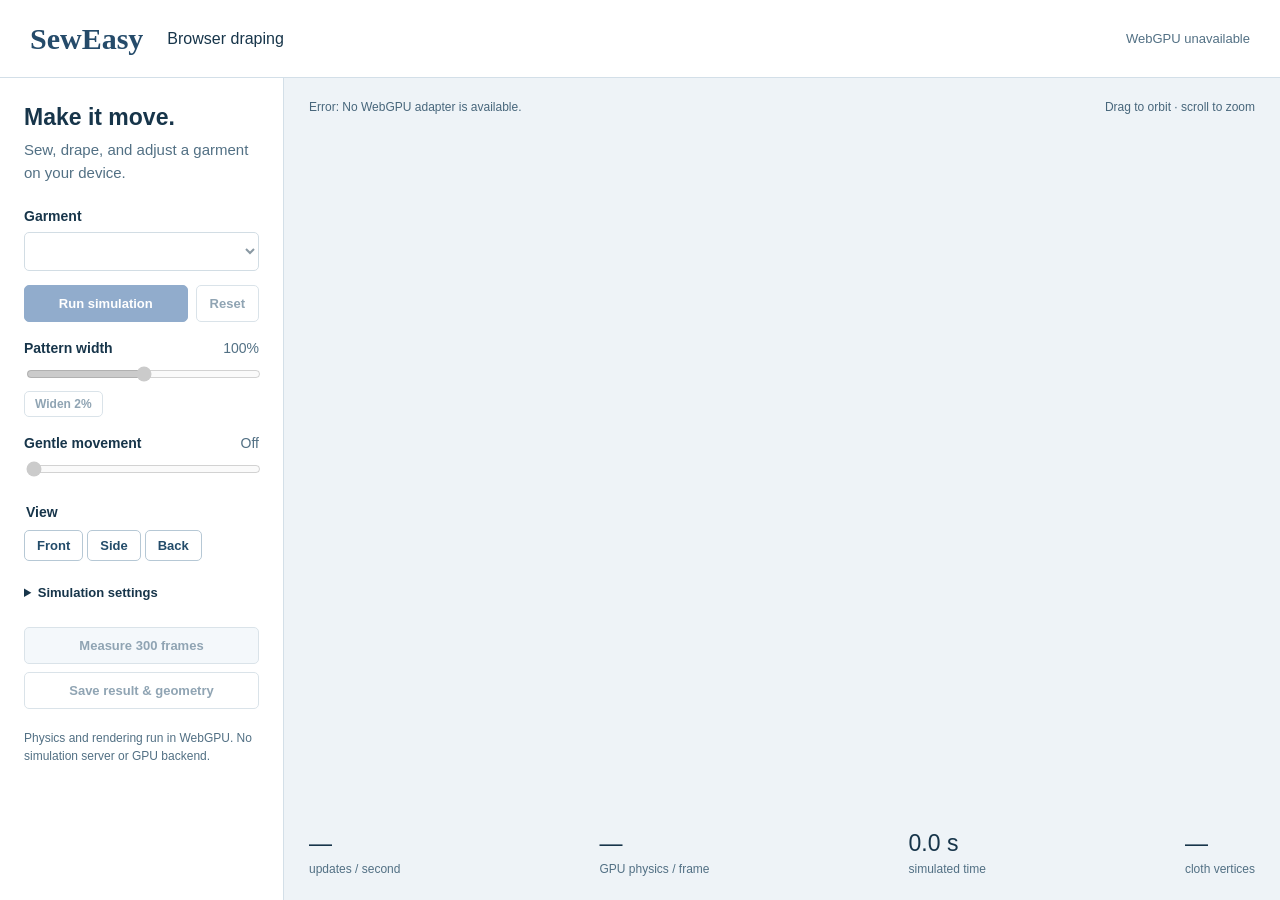
==== benchmarks/webgpu/index.html @ 1ebc8bd4 "Prototype browser-only WebGPU cloth simulation and rendering" ====
<!doctype html>
<html lang="en"><head><meta charset="utf-8"><meta name="viewport" content="width=device-width, initial-scale=1"><title>SewEasy — Browser draping</title><link rel="stylesheet" href="style.css"></head>
<body><header><h1>SewEasy</h1><span>Browser draping</span><p id="device">Checking WebGPU…</p></header>
<main><aside>
<h2>Make it move.</h2><p class="intro">Sew, drape, and adjust a garment on your device.</p>
<label for="garment">Garment</label><select id="garment" disabled></select>
<div class="actions"><button id="run" class="primary" disabled>Run simulation</button><button id="reset" disabled>Reset</button></div>
<label for="width">Pattern width <output id="width-value">100%</output></label><input id="width" type="range" min="90" max="110" value="100" step="1" disabled>
<button id="widen" disabled>Widen 2%</button>
<label for="wind">Gentle movement <output id="wind-value">Off</output></label><input id="wind" type="range" min="0" max="4" step="0.5" value="0" disabled>
<fieldset><legend>View</legend><button id="front">Front</button><button id="side">Side</button><button id="back">Back</button></fieldset>
<details><summary>Simulation settings</summary>
<label for="substeps">Substeps per frame</label><select id="substeps"><option>4</option><option>8</option><option selected>12</option><option>16</option><option>24</option></select>
<label class="check"><input type="checkbox" id="body-contact" checked> Body contact</label><label class="check"><input type="checkbox" id="self-contact" checked> Particle self-contact</label>
<label for="stretch">Stretch compliance</label><input id="stretch" type="number" value="0.0001" step="0.0001" min="0">
<label for="bend">Bend compliance</label><input id="bend" type="number" value="0.03" step="0.01" min="0">
<label class="check"><input type="checkbox" id="continue"> Start from current drape</label>
</details>
<button id="measure" class="measure" disabled>Measure 300 frames</button><button id="download" disabled>Save result &amp; geometry</button>
<p class="note">Physics and rendering run in WebGPU. No simulation server or GPU backend.</p>
</aside><section class="workspace" aria-label="3D garment preview"><canvas id="canvas" aria-label="Interactive garment. Drag to orbit; scroll to zoom."></canvas>
<div class="status"><span id="status" role="status">Loading garment assets…</span><span>Drag to orbit · scroll to zoom</span></div>
<div class="readings"><div><strong id="fps">—</strong><span>updates / second</span></div><div><strong id="gpu-ms">—</strong><span>GPU physics / frame</span></div><div><strong id="elapsed">0.0 s</strong><span>simulated time</span></div><div><strong id="mesh-info">—</strong><span>cloth vertices</span></div></div>
</section></main>
<section class="results" id="results" hidden><h2>Measured on this device</h2><p id="result-summary"></p><pre id="result-json"></pre></section>
<script type="module" src="app.js"></script></body></html>
---- benchmarks/webgpu/style.css ----
:root{font-family:'Segoe UI',Arial,sans-serif;color:#17354a;background:#eef3f7;font-size:15px;--blue:#265c9a;--line:#d3dfe8}*{box-sizing:border-box}body{margin:0}header{height:78px;background:#fff;display:flex;align-items:center;gap:24px;padding:0 30px;border-bottom:1px solid var(--line)}h1{font:600 30px Georgia,serif;margin:0;color:#254b6a}header>span{font-size:16px}header p{margin-left:auto;color:#527084;font-size:13px;max-width:400px}main{display:grid;grid-template-columns:284px minmax(0,1fr);min-height:660px;height:calc(100vh - 78px)}aside{background:#fff;padding:26px 24px;overflow:auto;border-right:1px solid var(--line)}h2{font-size:23px;font-weight:600;margin:0 0 8px}.intro{color:#527084;line-height:1.5;margin:0 0 24px}label{display:block;font-size:14px;font-weight:600;margin:18px 0 8px}select,input[type=number]{width:100%;font:inherit;color:inherit;background:#fff;border:1px solid #a7bccb;border-radius:5px;padding:9px}input[type=range]{width:100%;accent-color:var(--blue)}output{float:right;font-weight:400;color:#527084}button{font:600 13px 'Segoe UI',sans-serif;padding:10px 13px;border:1px solid #b6c8d5;background:#fff;color:#234c6a;border-radius:5px;cursor:pointer}button:hover:not(:disabled){background:#eaf2f8}button:focus-visible,input:focus-visible,select:focus-visible,summary:focus-visible{outline:3px solid #5d94cd;outline-offset:3px}button:disabled,select:disabled{opacity:.5;cursor:default}.primary{background:var(--blue);border-color:var(--blue);color:#fff}.primary:hover:not(:disabled){background:#174b86}.actions{display:flex;gap:8px;margin-top:14px}.actions .primary{flex:1}fieldset{padding:0;border:0;margin:24px 0}legend{font-size:14px;font-weight:600;margin-bottom:10px}fieldset button{padding:7px 12px;margin-right:4px}details{font-size:13px;margin:22px 0}summary{cursor:pointer;font-weight:600}.check{font-size:13px;font-weight:400;display:flex;align-items:center;gap:8px}.measure{width:100%;background:#eaf2f8;margin:5px 0 8px}#download{width:100%}.note{font-size:12px;line-height:1.5;color:#527084;margin-top:20px}.workspace{position:relative;overflow:hidden;min-height:600px}canvas{display:block;width:100%;height:100%;touch-action:none}.status{position:absolute;top:22px;left:25px;right:25px;display:flex;justify-content:space-between;gap:20px;font-size:12px;color:#47667b;pointer-events:none}.status span:first-child{max-width:65%;white-space:pre-wrap}.readings{position:absolute;bottom:24px;left:25px;right:25px;display:flex;justify-content:space-between;gap:24px;pointer-events:none}.readings>div{display:flex;flex-direction:column;gap:5px}.readings strong{font-size:23px;font-weight:500;font-variant-numeric:tabular-nums}.readings span{font-size:12px;color:#527084}.results{padding:25px 30px;background:#fff;border-top:1px solid var(--line)}.results p{max-width:85ch;line-height:1.6}.results pre{font:13px/1.55 Consolas,monospace;white-space:pre-wrap;max-height:420px;overflow:auto;color:#36576e}@media(max-width:760px){header{padding:15px 20px;height:auto;flex-wrap:wrap;gap:10px 20px}header p{width:100%;margin:0}main{height:auto;grid-template-columns:1fr}.workspace{grid-row:1;height:65vh;min-height:420px}aside{border-right:0;border-top:1px solid var(--line);padding:24px}.readings{gap:10px;left:16px;right:16px;bottom:18px}.readings strong{font-size:18px}.readings span{font-size:10px}.status{left:16px;right:16px}.status span:last-child{display:none}}

main{min-height:0}.workspace{min-height:0}#widen{padding:5px 10px;font-size:12px;margin-top:6px}@media(max-width:760px){.workspace{min-height:420px}}
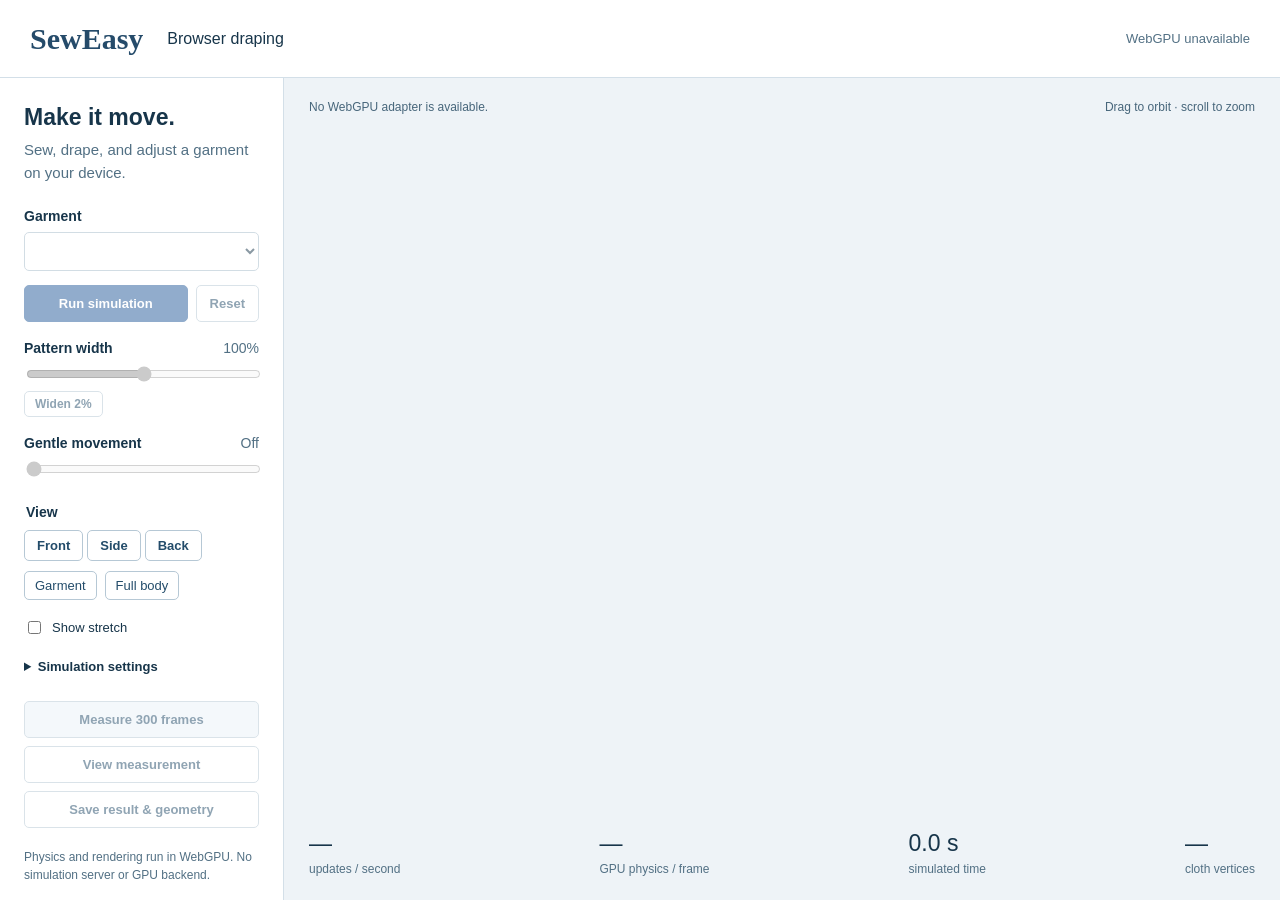
==== commit d0c088ad: "Refine WebGPU cloth fit, collision handling and diagnostics" ====
--- a/benchmarks/webgpu/index.html
+++ b/benchmarks/webgpu/index.html
@@ -7,20 +7,25 @@
 <div class="actions"><button id="run" class="primary" disabled>Run simulation</button><button id="reset" disabled>Reset</button></div>
 <label for="width">Pattern width <output id="width-value">100%</output></label><input id="width" type="range" min="90" max="110" value="100" step="1" disabled>
 <button id="widen" disabled>Widen 2%</button>
+<div id="support-option" hidden><label class="check"><input type="checkbox" id="hold-neckline"> Hold neckline for preview</label><p class="note">Fitting aid: holds the neckline height. Turn off to test the unsupported drape.</p></div>
 <label for="wind">Gentle movement <output id="wind-value">Off</output></label><input id="wind" type="range" min="0" max="4" step="0.5" value="0" disabled>
 <fieldset><legend>View</legend><button id="front">Front</button><button id="side">Side</button><button id="back">Back</button></fieldset>
+<div class="view-tools"><button id="focus-garment">Garment</button><button id="full-body">Full body</button></div>
+<label class="check"><input type="checkbox" id="show-strain"> Show stretch</label><p id="strain-legend" class="note" hidden>Blue: little stretch · amber: 10% · red: 20%+. Shows the largest stretch around each vertex.</p>
 <details><summary>Simulation settings</summary>
 <label for="substeps">Substeps per frame</label><select id="substeps"><option>4</option><option>8</option><option selected>12</option><option>16</option><option>24</option></select>
 <label class="check"><input type="checkbox" id="body-contact" checked> Body contact</label><label class="check"><input type="checkbox" id="self-contact" checked> Particle self-contact</label>
-<label for="stretch">Stretch compliance</label><input id="stretch" type="number" value="0.0001" step="0.0001" min="0">
+<label for="stretch">Stretch compliance</label><input id="stretch" type="number" value="0.00001" step="0.00001" min="0">
+<label for="strain-limit">Triangle stretch target (%)</label><input id="strain-limit" type="number" value="2" step="1" min="1" max="30">
 <label for="bend">Bend compliance</label><input id="bend" type="number" value="0.03" step="0.01" min="0">
 <label class="check"><input type="checkbox" id="continue"> Start from current drape</label>
+<label for="duration">Measured simulation time</label><select id="duration"><option value="300">5 seconds</option><option value="1800">30 seconds</option></select>
 </details>
-<button id="measure" class="measure" disabled>Measure 300 frames</button><button id="download" disabled>Save result &amp; geometry</button>
+<button id="measure" class="measure" disabled>Measure 300 frames</button><button id="report" disabled>View measurement</button><button id="download" disabled>Save result &amp; geometry</button>
 <p class="note">Physics and rendering run in WebGPU. No simulation server or GPU backend.</p>
 </aside><section class="workspace" aria-label="3D garment preview"><canvas id="canvas" aria-label="Interactive garment. Drag to orbit; scroll to zoom."></canvas>
 <div class="status"><span id="status" role="status">Loading garment assets…</span><span>Drag to orbit · scroll to zoom</span></div>
 <div class="readings"><div><strong id="fps">—</strong><span>updates / second</span></div><div><strong id="gpu-ms">—</strong><span>GPU physics / frame</span></div><div><strong id="elapsed">0.0 s</strong><span>simulated time</span></div><div><strong id="mesh-info">—</strong><span>cloth vertices</span></div></div>
 </section></main>
-<section class="results" id="results" hidden><h2>Measured on this device</h2><p id="result-summary"></p><pre id="result-json"></pre></section>
+<dialog class="results" id="results"><button id="close-report" aria-label="Close measurement">Close</button><h2>Measured on this device</h2><p id="result-summary"></p><pre id="result-json"></pre></dialog>
 <script type="module" src="app.js"></script></body></html>
--- a/benchmarks/webgpu/style.css
+++ b/benchmarks/webgpu/style.css
@@ -1,3 +1,5 @@
 :root{font-family:'Segoe UI',Arial,sans-serif;color:#17354a;background:#eef3f7;font-size:15px;--blue:#265c9a;--line:#d3dfe8}*{box-sizing:border-box}body{margin:0}header{height:78px;background:#fff;display:flex;align-items:center;gap:24px;padding:0 30px;border-bottom:1px solid var(--line)}h1{font:600 30px Georgia,serif;margin:0;color:#254b6a}header>span{font-size:16px}header p{margin-left:auto;color:#527084;font-size:13px;max-width:400px}main{display:grid;grid-template-columns:284px minmax(0,1fr);min-height:660px;height:calc(100vh - 78px)}aside{background:#fff;padding:26px 24px;overflow:auto;border-right:1px solid var(--line)}h2{font-size:23px;font-weight:600;margin:0 0 8px}.intro{color:#527084;line-height:1.5;margin:0 0 24px}label{display:block;font-size:14px;font-weight:600;margin:18px 0 8px}select,input[type=number]{width:100%;font:inherit;color:inherit;background:#fff;border:1px solid #a7bccb;border-radius:5px;padding:9px}input[type=range]{width:100%;accent-color:var(--blue)}output{float:right;font-weight:400;color:#527084}button{font:600 13px 'Segoe UI',sans-serif;padding:10px 13px;border:1px solid #b6c8d5;background:#fff;color:#234c6a;border-radius:5px;cursor:pointer}button:hover:not(:disabled){background:#eaf2f8}button:focus-visible,input:focus-visible,select:focus-visible,summary:focus-visible{outline:3px solid #5d94cd;outline-offset:3px}button:disabled,select:disabled{opacity:.5;cursor:default}.primary{background:var(--blue);border-color:var(--blue);color:#fff}.primary:hover:not(:disabled){background:#174b86}.actions{display:flex;gap:8px;margin-top:14px}.actions .primary{flex:1}fieldset{padding:0;border:0;margin:24px 0}legend{font-size:14px;font-weight:600;margin-bottom:10px}fieldset button{padding:7px 12px;margin-right:4px}details{font-size:13px;margin:22px 0}summary{cursor:pointer;font-weight:600}.check{font-size:13px;font-weight:400;display:flex;align-items:center;gap:8px}.measure{width:100%;background:#eaf2f8;margin:5px 0 8px}#download{width:100%}.note{font-size:12px;line-height:1.5;color:#527084;margin-top:20px}.workspace{position:relative;overflow:hidden;min-height:600px}canvas{display:block;width:100%;height:100%;touch-action:none}.status{position:absolute;top:22px;left:25px;right:25px;display:flex;justify-content:space-between;gap:20px;font-size:12px;color:#47667b;pointer-events:none}.status span:first-child{max-width:65%;white-space:pre-wrap}.readings{position:absolute;bottom:24px;left:25px;right:25px;display:flex;justify-content:space-between;gap:24px;pointer-events:none}.readings>div{display:flex;flex-direction:column;gap:5px}.readings strong{font-size:23px;font-weight:500;font-variant-numeric:tabular-nums}.readings span{font-size:12px;color:#527084}.results{padding:25px 30px;background:#fff;border-top:1px solid var(--line)}.results p{max-width:85ch;line-height:1.6}.results pre{font:13px/1.55 Consolas,monospace;white-space:pre-wrap;max-height:420px;overflow:auto;color:#36576e}@media(max-width:760px){header{padding:15px 20px;height:auto;flex-wrap:wrap;gap:10px 20px}header p{width:100%;margin:0}main{height:auto;grid-template-columns:1fr}.workspace{grid-row:1;height:65vh;min-height:420px}aside{border-right:0;border-top:1px solid var(--line);padding:24px}.readings{gap:10px;left:16px;right:16px;bottom:18px}.readings strong{font-size:18px}.readings span{font-size:10px}.status{left:16px;right:16px}.status span:last-child{display:none}}
 
 main{min-height:0}.workspace{min-height:0}#widen{padding:5px 10px;font-size:12px;margin-top:6px}@media(max-width:760px){.workspace{min-height:420px}}
+dialog.results{width:min(760px,calc(100vw - 40px));max-height:85vh;color:inherit;border:1px solid var(--line);border-radius:10px;box-shadow:0 20px 80px #17354a33}dialog::backdrop{background:#17354a55}#close-report{float:right;margin-left:18px}#report{width:100%;margin-bottom:8px}body:has(dialog[open]){overflow:hidden}
+.view-tools{display:flex;gap:8px;margin-top:-14px}.view-tools button{font-weight:400;padding:6px 10px}#support-option .note,#strain-legend{margin:6px 0 12px}#support-option{border-left:3px solid #c29343;padding-left:12px}
